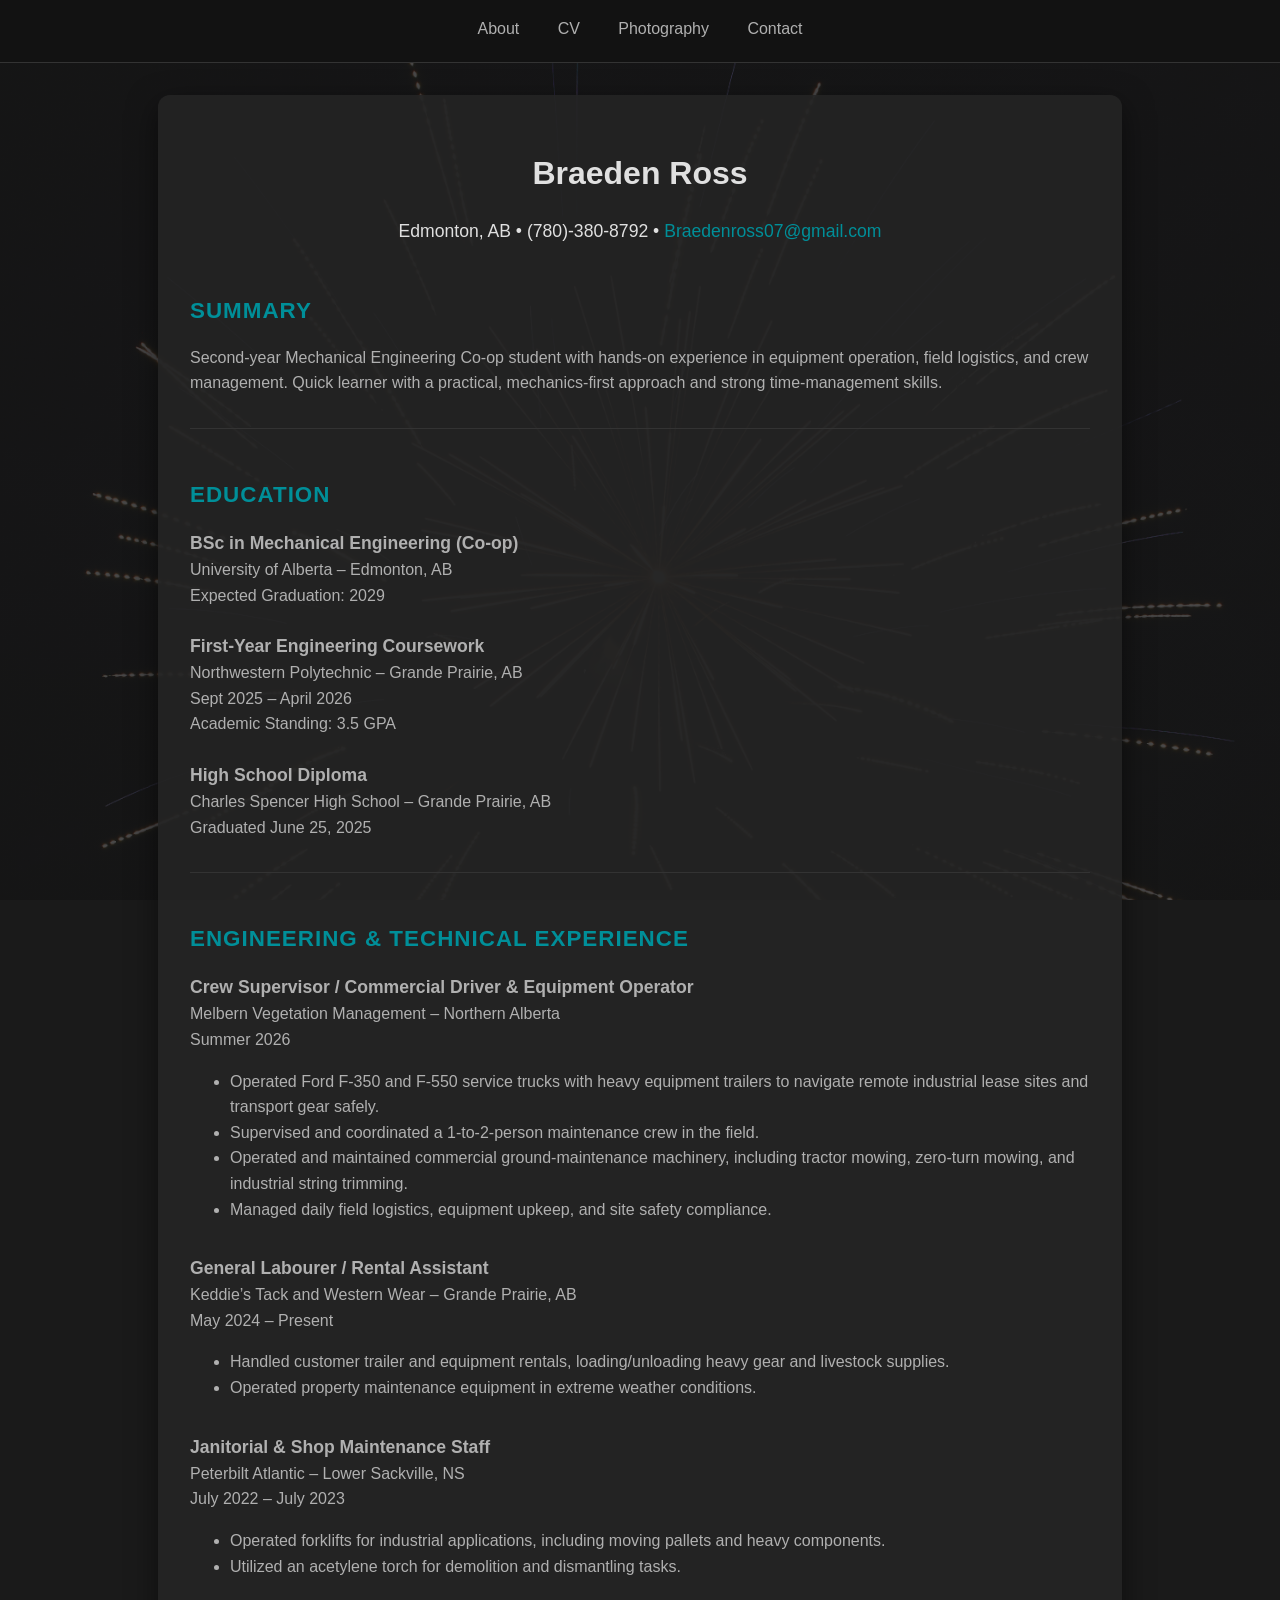
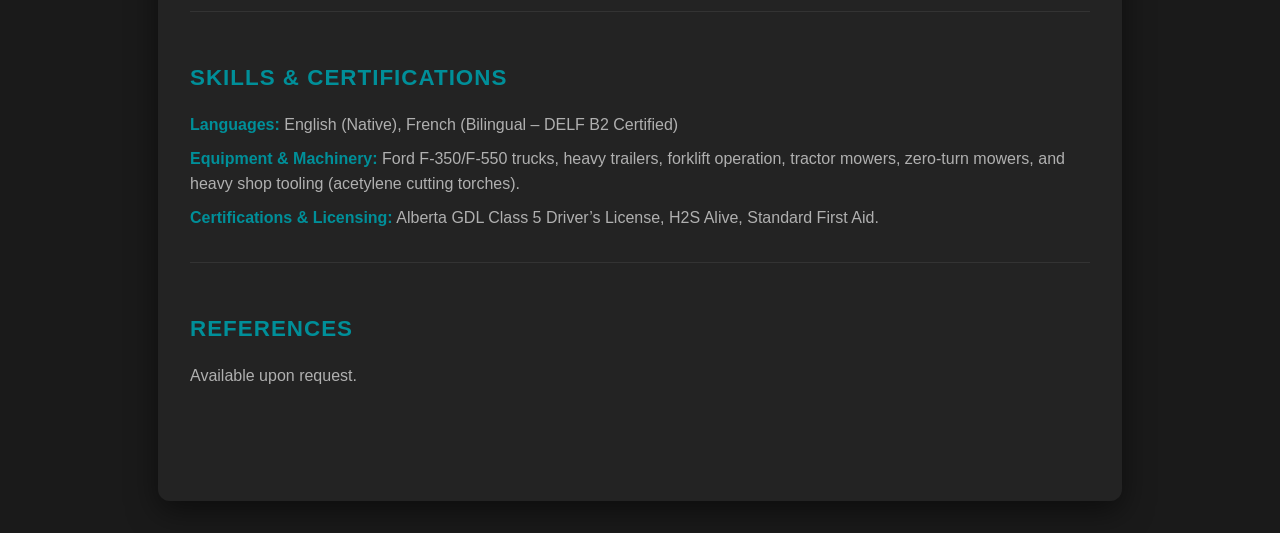
==== cv.html @ 8bf00119 "attempt 2" ====
﻿<!DOCTYPE html>
<html lang="en">
<head>
    <meta charset="UTF-8">
    <meta name="viewport" content="width=device-width, initial-scale=1.0">
    <title>Braeden Ross | CV</title>
    <link rel="stylesheet" href="css/style.css">
</head>
<body>
    <nav>
        <a href="index.html">About</a>
        <a href="cv.html">CV</a>
        <a href="photography.html">Photography</a>
        <a href="contact.html">Contact</a>
    </nav>
    <div class="container">
        <header style="text-align: center; margin-bottom: 3rem;">
            <h1 style="margin-bottom: 0.5rem;">Braeden Ross</h1>
            <p style="font-size: 1.1rem; color: var(--text-bright);">
                Edmonton, AB &bull; (780)-380-8792 &bull; <a href="mailto:Braedenross07@gmail.com" style="color: var(--accent); text-decoration: none;">Braedenross07@gmail.com</a>
            </p>
        </header>

        <div class="cv-section">
            <h2>Summary</h2>
            <p>Second-year Mechanical Engineering Co-op student with hands-on experience in equipment operation, field logistics, and crew management. Quick learner with a practical, mechanics-first approach and strong time-management skills.</p>
        </div>

        <div class="cv-section">
            <h2>Education</h2>
            <div>
                <p><strong style="font-size: 1.1rem;">BSc in Mechanical Engineering (Co-op)</strong><br>University of Alberta &ndash; Edmonton, AB<br>Expected Graduation: 2029</p>
            </div>
            <div style="margin-top: 1.5rem;">
                <p><strong style="font-size: 1.1rem;">First-Year Engineering Coursework</strong><br>Northwestern Polytechnic &ndash; Grande Prairie, AB<br>Sept 2025 &ndash; April 2026<br>Academic Standing: 3.5 GPA</p>
            </div>
            <div style="margin-top: 1.5rem;">
                <p><strong style="font-size: 1.1rem;">High School Diploma</strong><br>Charles Spencer High School &ndash; Grande Prairie, AB<br>Graduated June 25, 2025</p>
            </div>
        </div>

        <div class="cv-section">
            <h2>Engineering & Technical Experience</h2>
            <div style="margin-bottom: 2rem;">
                <p><strong style="font-size: 1.1rem;">Crew Supervisor / Commercial Driver & Equipment Operator</strong><br>Melbern Vegetation Management &ndash; Northern Alberta<br>Summer 2026</p>
                <ul style="margin-top: 0.5rem;">
                    <li>Operated Ford F-350 and F-550 service trucks with heavy equipment trailers to navigate remote industrial lease sites and transport gear safely.</li>
                    <li>Supervised and coordinated a 1-to-2-person maintenance crew in the field.</li>
                    <li>Operated and maintained commercial ground-maintenance machinery, including tractor mowing, zero-turn mowing, and industrial string trimming.</li>
                    <li>Managed daily field logistics, equipment upkeep, and site safety compliance.</li>
                </ul>
            </div>

            <div style="margin-bottom: 2rem;">
                <p><strong style="font-size: 1.1rem;">General Labourer / Rental Assistant</strong><br>Keddie’s Tack and Western Wear &ndash; Grande Prairie, AB<br>May 2024 &ndash; Present</p>
                <ul style="margin-top: 0.5rem;">
                    <li>Handled customer trailer and equipment rentals, loading/unloading heavy gear and livestock supplies.</li>
                    <li>Operated property maintenance equipment in extreme weather conditions.</li>
                </ul>
            </div>

            <div>
                <p><strong style="font-size: 1.1rem;">Janitorial & Shop Maintenance Staff</strong><br>Peterbilt Atlantic &ndash; Lower Sackville, NS<br>July 2022 &ndash; July 2023</p>
                <ul style="margin-top: 0.5rem;">
                    <li>Operated forklifts for industrial applications, including moving pallets and heavy components.</li>
                    <li>Utilized an acetylene torch for demolition and dismantling tasks.</li>
                </ul>
            </div>
        </div>

        <div class="cv-section">
            <h2>Skills & Certifications</h2>
            <ul style="list-style-type: none; padding-left: 0;">
                <li style="margin-bottom: 0.5rem;"><strong style="color: var(--accent);">Languages:</strong> English (Native), French (Bilingual &ndash; DELF B2 Certified)</li>
                <li style="margin-bottom: 0.5rem;"><strong style="color: var(--accent);">Equipment & Machinery:</strong> Ford F-350/F-550 trucks, heavy trailers, forklift operation, tractor mowers, zero-turn mowers, and heavy shop tooling (acetylene cutting torches).</li>
                <li><strong style="color: var(--accent);">Certifications & Licensing:</strong> Alberta GDL Class 5 Driver&rsquo;s License, H2S Alive, Standard First Aid.</li>
            </ul>
        </div>

        <div class="cv-section" style="border-bottom: none;">
            <h2>References</h2>
            <p>Available upon request.</p>
        </div>
    </div>
</body>
</html>
---- css/style.css ----
﻿:root {
    --bg-color: #1a1a1a;
    --card-bg: #242424;
    --text-main: #b0b0b0;
    --text-bright: #e0e0e0;
    --accent: #008f99;
    --nav-bg: #121212;
}

body {
    background-color: var(--bg-color);
    background-image: linear-gradient(rgba(26, 26, 26, 0.8), rgba(26, 26, 26, 0.8)), url('../photos/fire1366.jpg');
    background-attachment: fixed;
    background-size: cover;
    color: var(--text-main);
    font-family: 'Segoe UI', Tahoma, Geneva, Verdana, sans-serif;
    margin: 0;
    padding: 0;
    line-height: 1.6;
}

nav {
    background-color: var(--nav-bg);
    padding: 1rem;
    display: flex;
    justify-content: center;
    border-bottom: 1px solid #333;
    position: sticky;
    top: 0;
    z-index: 1000;
}

nav a {
    color: var(--text-main);
    text-decoration: none;
    margin: 0 1.2rem;
    font-weight: 500;
    transition: color 0.3s, border-bottom 0.3s;
    padding-bottom: 4px;
}

nav a:hover {
    color: var(--accent);
    border-bottom: 2px solid var(--accent);
}

.container {
    max-width: 900px;
    margin: 2rem auto;
    padding: 2rem;
    background: rgba(36, 36, 36, 0.9); /* Semi-transparent card effect */
    border-radius: 12px;
    box-shadow: 0 10px 30px rgba(0,0,0,0.5);
}

h1, h2 {
    color: var(--text-bright);
}

.cv-section {
    margin-bottom: 3rem;
    padding-bottom: 1rem;
    border-bottom: 1px solid #333;
}

.cv-section h2 {
    color: var(--accent);
    font-size: 1.4rem;
    text-transform: uppercase;
    letter-spacing: 1px;
    margin-bottom: 1rem;
    margin-top: 0;
}

.contact-info {
    background: var(--card-bg);
    padding: 2rem;
    border-radius: 8px;
    border: 1px solid #333;
}

/* Photography Gallery Styles */
.gallery {
    display: grid;
    grid-template-columns: repeat(auto-fit, minmax(250px, 1fr));
    gap: 1.5rem;
    margin-top: 2rem;
}

.gallery-stacked {
    display: flex;
    flex-direction: column;
    align-items: center;
    gap: 2rem;
    margin-top: 2rem;
}

.gallery-item {
    overflow: hidden;
    border-radius: 8px;
    background: var(--card-bg);
    transition: transform 0.3s ease;
    width: 100%;
    max-width: 800px; /* Make them bigger */
}

.gallery-item:hover {
    transform: scale(1.02);
}

.gallery-item img {
    width: 100%;
    height: auto; /* Allow natural height for bigger look */
    display: block;
    filter: grayscale(30%);
    transition: filter 0.3s;
}

.gallery-item img:hover {
    filter: grayscale(0%);
}

.gallery-caption {
    padding: 1rem;
    font-size: 0.9rem;
    text-align: center;
}
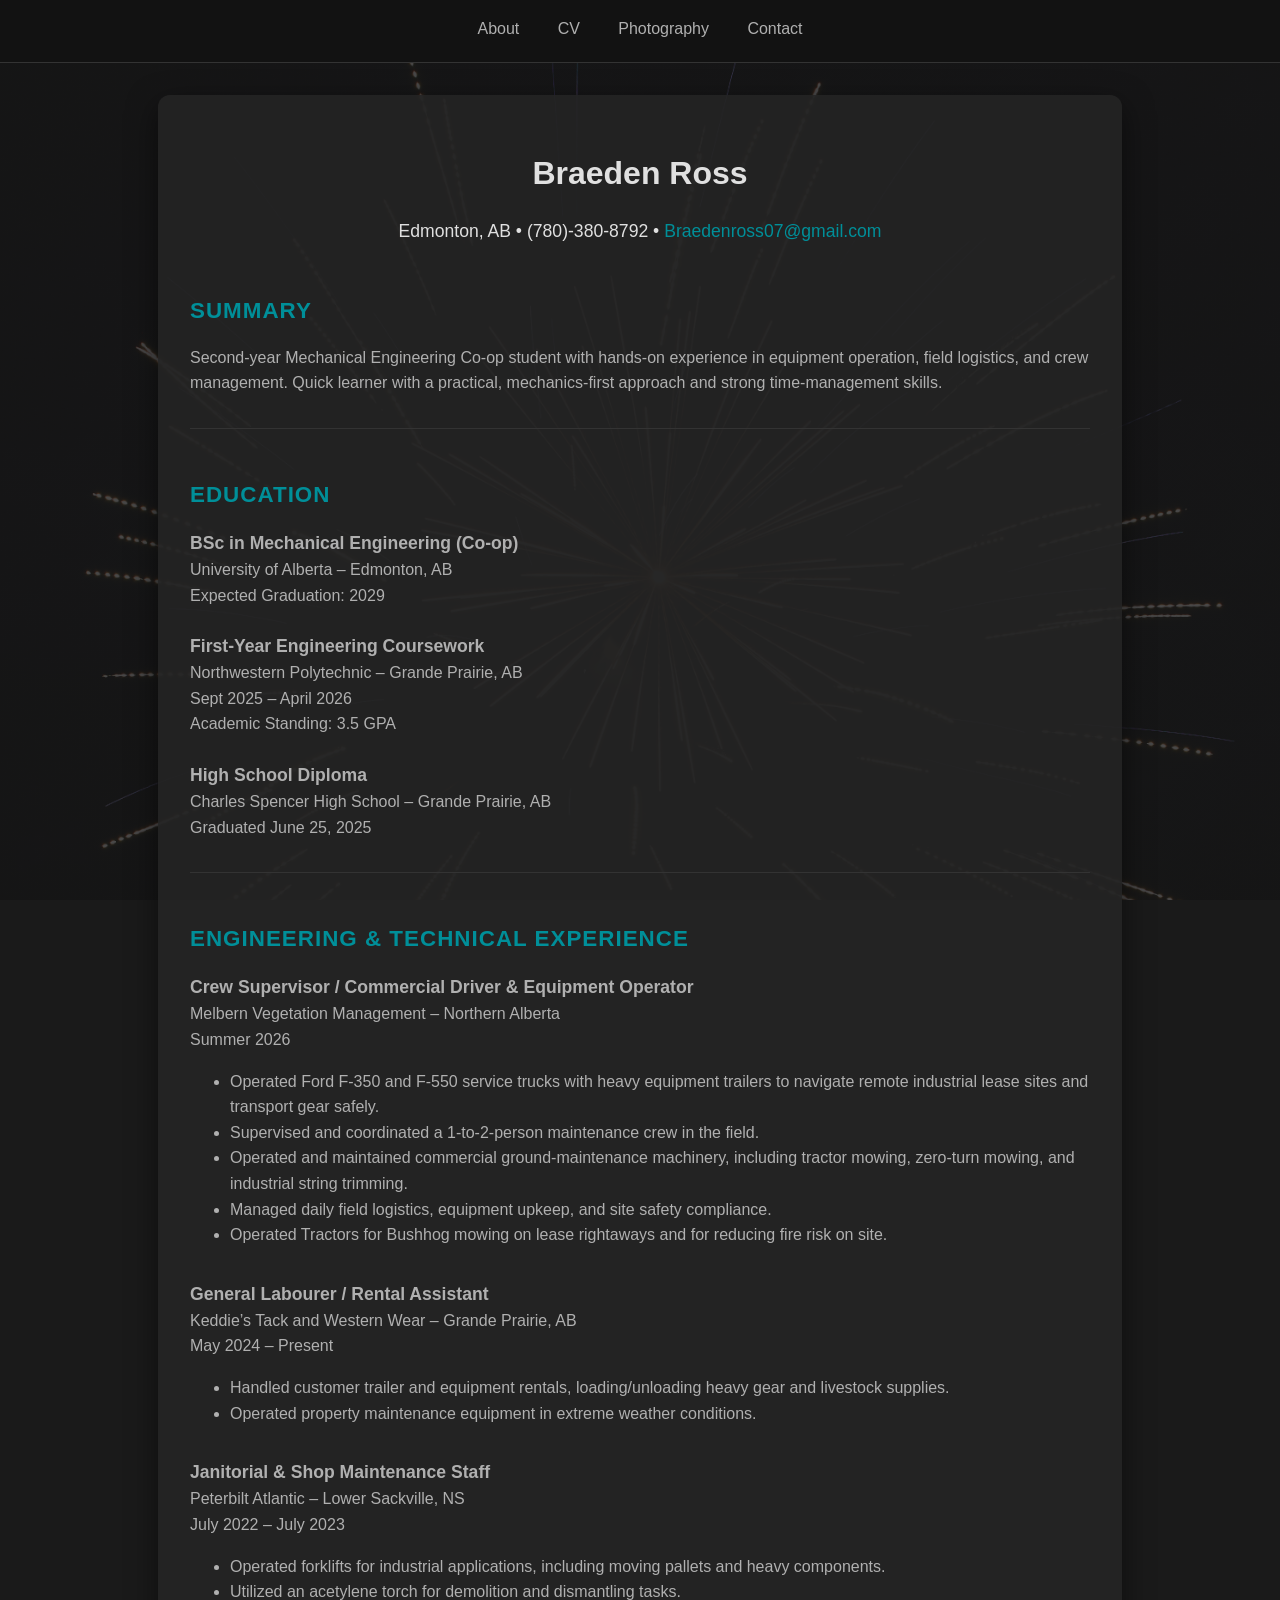
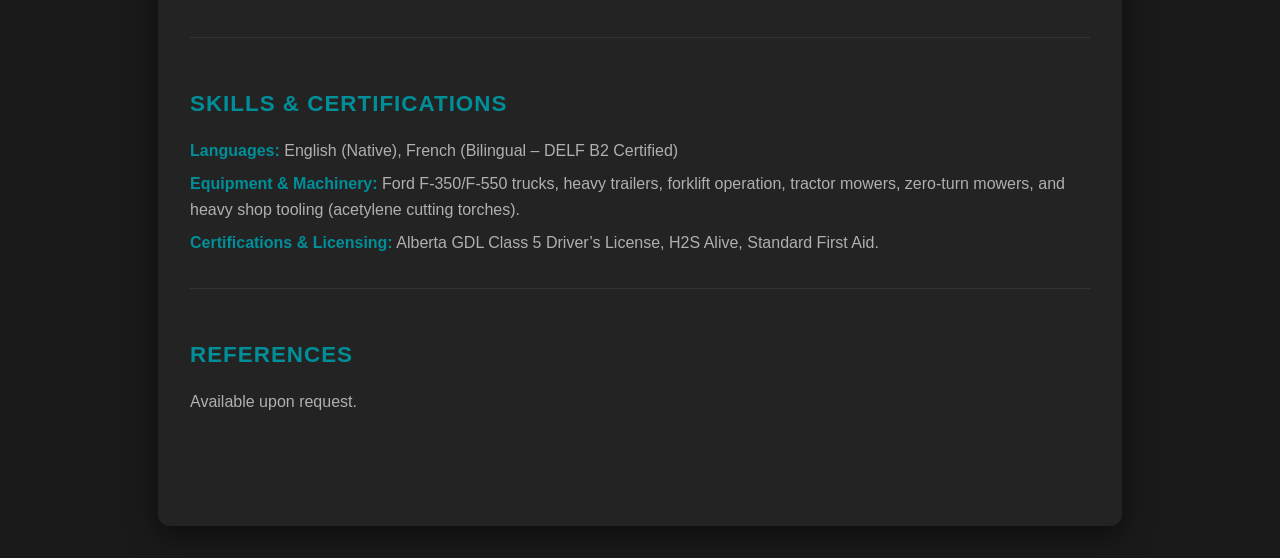
==== commit 7145c99c: "added tractor entry" ====
--- a/cv.html
+++ b/cv.html
@@ -48,6 +48,7 @@
                     <li>Supervised and coordinated a 1-to-2-person maintenance crew in the field.</li>
                     <li>Operated and maintained commercial ground-maintenance machinery, including tractor mowing, zero-turn mowing, and industrial string trimming.</li>
                     <li>Managed daily field logistics, equipment upkeep, and site safety compliance.</li>
+                    <li>Operated Tractors for Bushhog mowing on lease rightaways and for reducing fire risk on site.</li>
                 </ul>
             </div>
 
